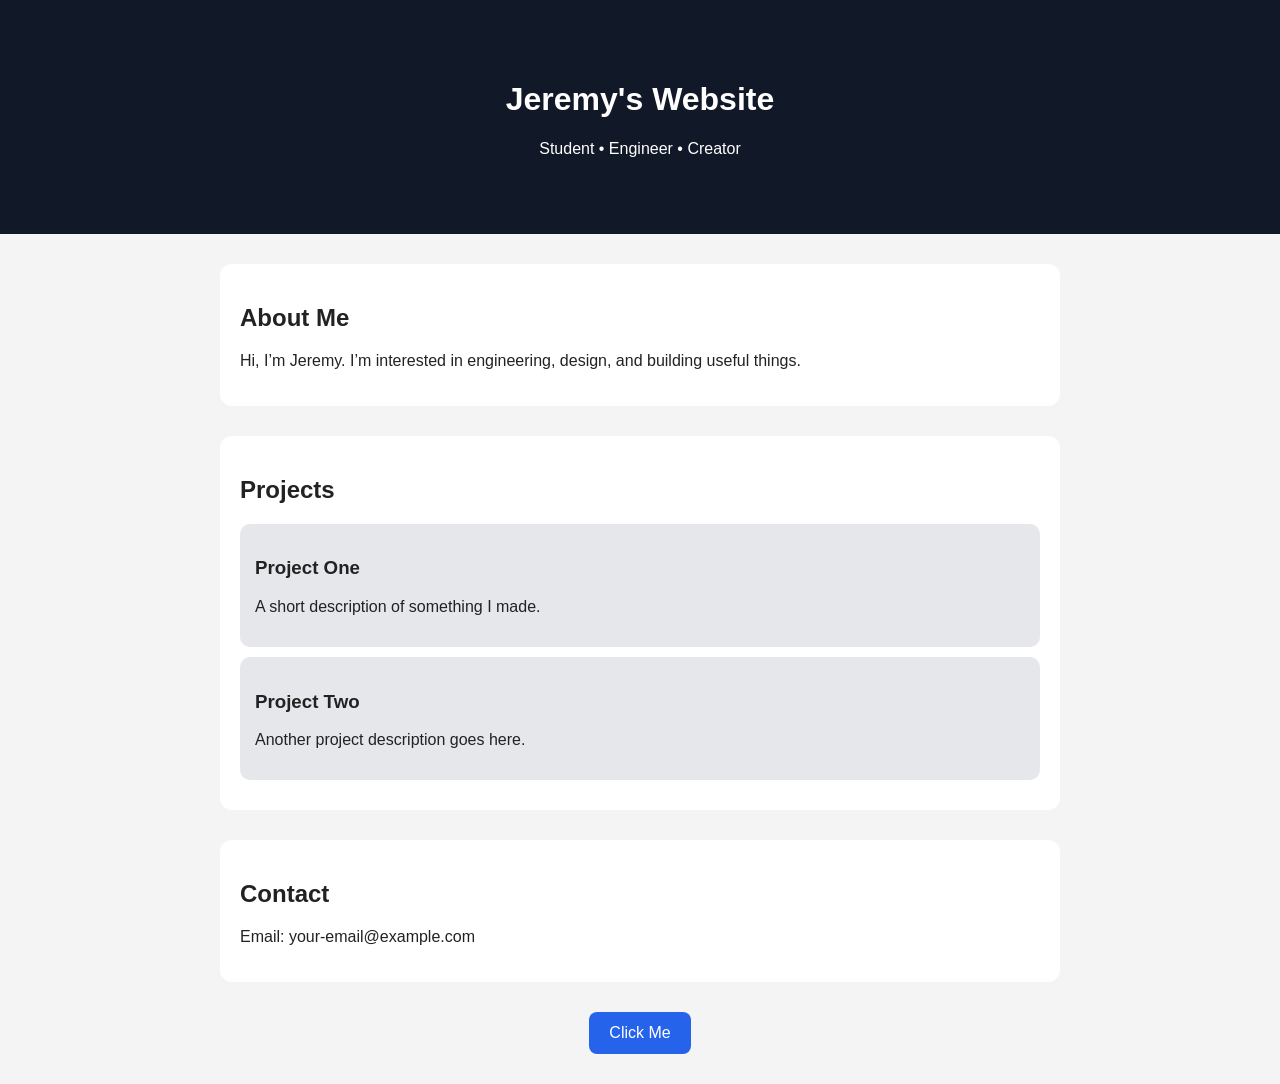
==== index.html @ 9b01a6a4 "Add files via upload" ====
<!DOCTYPE html>
<html lang="en">
<head>
  <meta charset="UTF-8" />
  <meta name="viewport" content="width=device-width, initial-scale=1.0" />
  <title>My Website</title>
  <link rel="stylesheet" href="style.css" />
</head>
<body>
  <header>
    <h1>Jeremy's Website</h1>
    <p>Student • Engineer • Creator</p>
  </header>

  <section>
    <h2>About Me</h2>
    <p>
      Hi, I’m Jeremy. I’m interested in engineering, design, and building useful things.
    </p>
  </section>

  <section>
    <h2>Projects</h2>
    <div class="card">
      <h3>Project One</h3>
      <p>A short description of something I made.</p>
    </div>
    <div class="card">
      <h3>Project Two</h3>
      <p>Another project description goes here.</p>
    </div>
  </section>

  <section>
    <h2>Contact</h2>
    <p>Email: your-email@example.com</p>
  </section>

  <button onclick="sayHello()">Click Me</button>

  <script src="script.js"></script>
</body>
</html>
---- style.css ----
body {
  margin: 0;
  font-family: Arial, sans-serif;
  background: #f4f4f4;
  color: #222;
}

header {
  background: #111827;
  color: white;
  text-align: center;
  padding: 60px 20px;
}

section {
  max-width: 800px;
  margin: 30px auto;
  padding: 20px;
  background: white;
  border-radius: 12px;
}

.card {
  background: #e5e7eb;
  padding: 15px;
  margin: 10px 0;
  border-radius: 10px;
}

button {
  display: block;
  margin: 30px auto;
  padding: 12px 20px;
  border: none;
  border-radius: 8px;
  background: #2563eb;
  color: white;
  font-size: 16px;
  cursor: pointer;
}

button:hover {
  background: #1d4ed8;
}
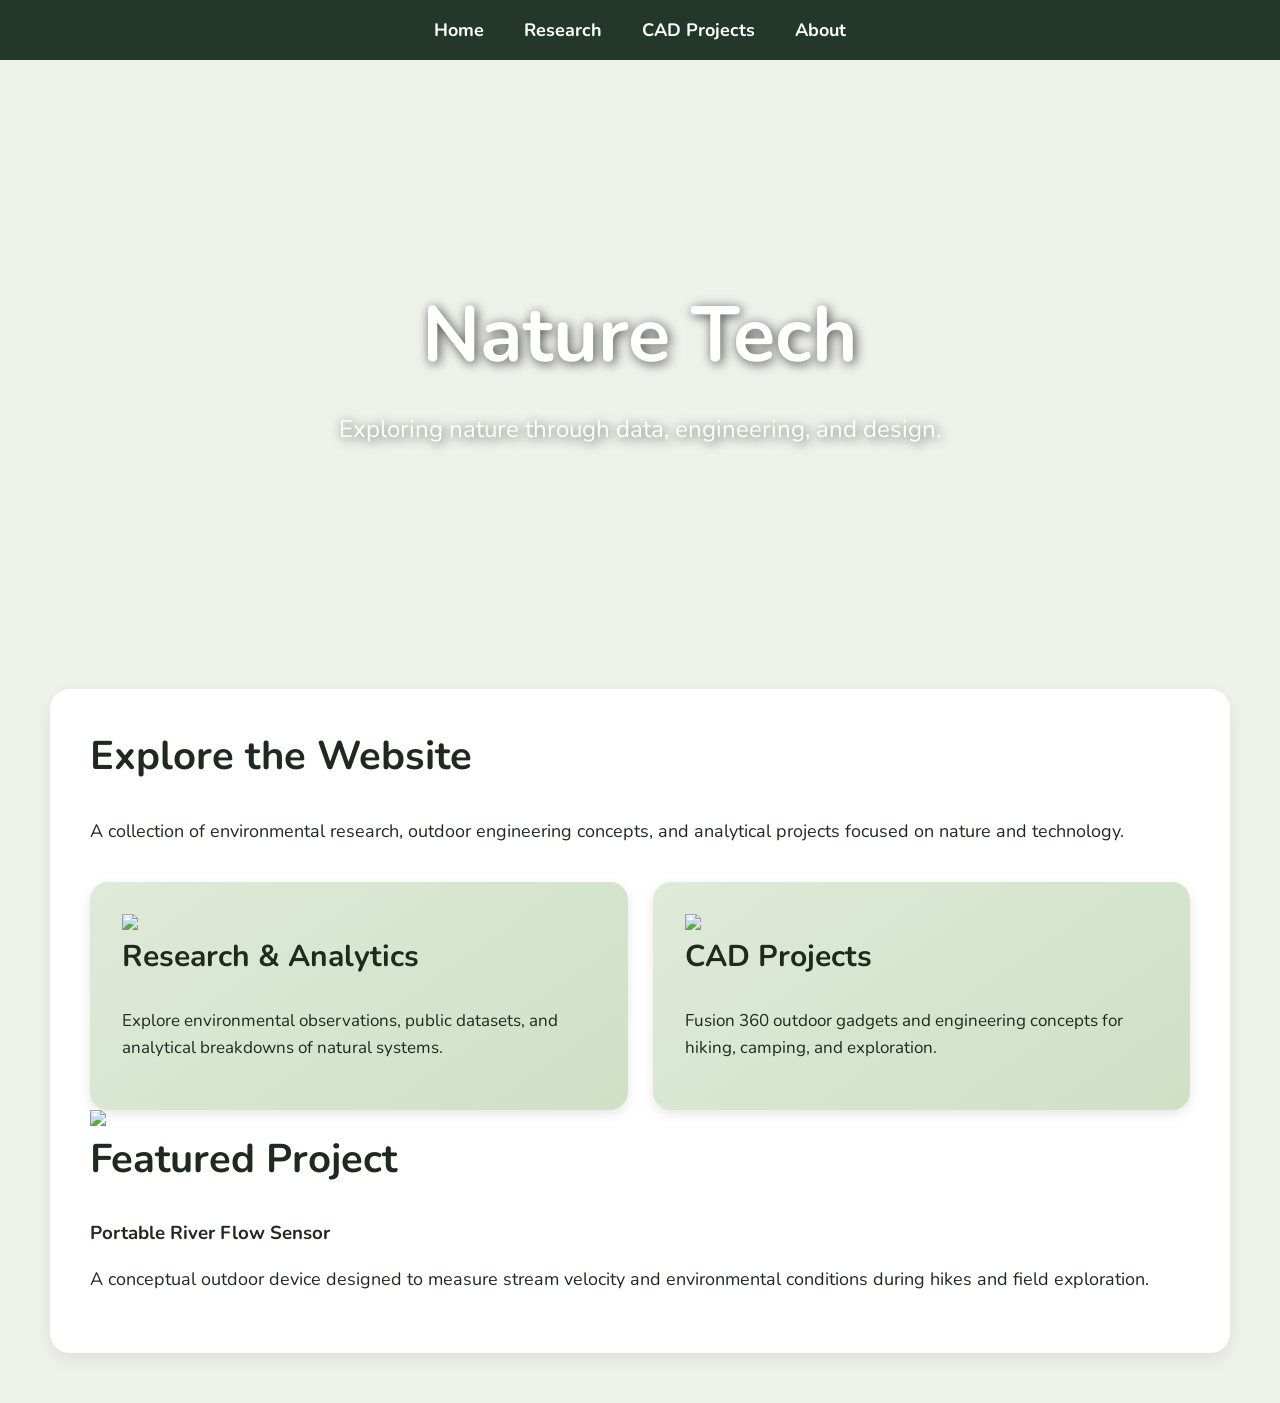
==== commit 5330a744: "Add files via upload" ====
--- a/index.html
+++ b/index.html
@@ -1,43 +1,101 @@
 <!DOCTYPE html>
-<html lang="en">
+<html>
+
 <head>
-  <meta charset="UTF-8" />
-  <meta name="viewport" content="width=device-width, initial-scale=1.0" />
-  <title>My Website</title>
-  <link rel="stylesheet" href="style.css" />
+
+  <link rel="preconnect" href="https://fonts.googleapis.com">
+  <link rel="preconnect" href="https://fonts.gstatic.com" crossorigin>
+
+  <link href="https://fonts.googleapis.com/css2?family=Nunito:wght@300;400;600;700&display=swap" rel="stylesheet">
+
+  <title>Nature Tech</title>
+
+  <link rel="stylesheet" href="style.css">
+
 </head>
+
 <body>
+
+  <nav>
+    <a href="index.html">Home</a>
+    <a href="research.html">Research</a>
+    <a href="cad-projects.html">CAD Projects</a>
+    <a href="about.html">About</a>
+  </nav>
+
   <header>
-    <h1>Jeremy's Website</h1>
-    <p>Student • Engineer • Creator</p>
+
+    <h1>Nature Tech</h1>
+
+    <p>
+      Exploring nature through data, engineering, and design.
+    </p>
+
   </header>
 
   <section>
-    <h2>About Me</h2>
+
+    <h2>Explore the Website</h2>
+
     <p>
-      Hi, I’m Jeremy. I’m interested in engineering, design, and building useful things.
+      A collection of environmental research,
+      outdoor engineering concepts, and analytical
+      projects focused on nature and technology.
     </p>
+
+    <div class="card-container">
+
+      <a class="home-card" href="research.html">
+
+        <img src="pictures/research.jpg">
+
+        <h3>Research & Analytics</h3>
+
+        <p>
+          Explore environmental observations,
+          public datasets, and analytical breakdowns
+          of natural systems.
+        </p>
+
+      </a>
+
+      <a class="home-card" href="cad-projects.html">
+
+        <img src="pictures/cad.jpg">
+
+        <h3>CAD Projects</h3>
+
+        <p>
+          Fusion 360 outdoor gadgets and engineering
+          concepts for hiking, camping, and exploration.
+        </p>
+
+      </a>
+
+    </div>
+
+    <div class="featured-project">
+
+      <img src="pictures/featured.jpg">
+
+      <div class="featured-text">
+
+        <h2>Featured Project</h2>
+
+        <h3>Portable River Flow Sensor</h3>
+
+        <p>
+          A conceptual outdoor device designed to measure
+          stream velocity and environmental conditions
+          during hikes and field exploration.
+        </p>
+
+      </div>
+
+    </div>
+
   </section>
 
-  <section>
-    <h2>Projects</h2>
-    <div class="card">
-      <h3>Project One</h3>
-      <p>A short description of something I made.</p>
-    </div>
-    <div class="card">
-      <h3>Project Two</h3>
-      <p>Another project description goes here.</p>
-    </div>
-  </section>
+</body>
 
-  <section>
-    <h2>Contact</h2>
-    <p>Email: your-email@example.com</p>
-  </section>
-
-  <button onclick="sayHello()">Click Me</button>
-
-  <script src="script.js"></script>
-</body>
 </html>
--- a/style.css
+++ b/style.css
@@ -1,44 +1,318 @@
 body {
   margin: 0;
-  font-family: Arial, sans-serif;
-  background: #f4f4f4;
-  color: #222;
+
+  font-family: 'Nunito', sans-serif;
+
+  background: #eef2eb;
+
+  color: #1f2a1f;
+}
+
+nav {
+  background: rgba(18, 41, 27, 0.92);
+
+  padding: 18px;
+
+  text-align: center;
+
+  position: sticky;
+
+  top: 0;
+
+  backdrop-filter: blur(6px);
+}
+
+nav a {
+  color: white;
+
+  text-decoration: none;
+
+  margin: 0 18px;
+
+  font-weight: 700;
+
+  font-size: 18px;
+
+  transition: 0.2s;
+}
+
+nav a:hover {
+  color: #b9d8a8;
 }
 
 header {
-  background: #111827;
-  color: white;
-  text-align: center;
-  padding: 60px 20px;
+  text-align: center;
+
+  padding: 170px 20px;
+
+  background-image: url("pictures/cascade-national-park.jpg");
+
+  background-size: cover;
+
+  background-position: center;
+
+  color: white;
+}
+
+header h1 {
+  font-size: 78px;
+
+  margin-bottom: 12px;
+
+  text-shadow: 2px 2px 12px rgba(0,0,0,0.7);
+}
+
+header p {
+  font-size: 24px;
+
+  text-shadow: 2px 2px 12px rgba(0,0,0,0.7);
 }
 
 section {
-  max-width: 800px;
-  margin: 30px auto;
+  max-width: 1100px;
+
+  margin: 50px auto;
+
+  background: white;
+
+  padding: 40px;
+
+  border-radius: 20px;
+
+  box-shadow: 0px 6px 18px rgba(0,0,0,0.08);
+}
+
+section h2 {
+  font-size: 40px;
+
+  margin-top: 0;
+}
+
+section p {
+  font-size: 18px;
+
+  line-height: 1.7;
+}
+
+.card-container {
+  display: flex;
+
+  gap: 25px;
+
+  margin-top: 35px;
+}
+
+.home-card {
+  flex: 1;
+
+  background: linear-gradient(145deg, #dfead8, #cfe0c5);
+
+  padding: 32px;
+
+  border-radius: 18px;
+
+  text-decoration: none;
+
+  color: #1f2a1f;
+
+  transition: all 0.25s ease;
+
+  box-shadow: 0px 4px 12px rgba(0,0,0,0.1);
+}
+
+.home-card:hover {
+  transform: translateY(-8px);
+
+  box-shadow: 0px 12px 22px rgba(0,0,0,0.15);
+
+  background: linear-gradient(145deg, #d4e5cb, #bfd5b1);
+}
+
+.home-card h3 {
+  margin-top: 0;
+
+  font-size: 30px;
+}
+
+.home-card p {
+  font-size: 17px;
+
+  line-height: 1.6;
+}
+.about-section {
+  display: flex;
+
+  gap: 50px;
+
+  align-items: center;
+
+  max-width: 1200px;
+
+  margin: 50px auto;
+
+  background: white;
+
+  padding: 40px;
+
+  border-radius: 24px;
+
+  box-shadow: 0px 6px 18px rgba(0,0,0,0.08);
+}
+
+.about-image {
+  flex: 0.8;
+
+  display: flex;
+
+  justify-content: center;
+}
+
+.about-image img {
+  width: 100%;
+
+  max-width: 320px;
+
+  height: auto;
+
+  border-radius: 24px;
+
+  object-fit: cover;
+
+  box-shadow: 0px 8px 22px rgba(0,0,0,0.15);
+}
+
+.about-text {
+  flex: 1.4;
+}
+
+.about-text h2 {
+  font-size: 42px;
+
+  margin-top: 0;
+}
+
+.about-text p {
+  font-size: 18px;
+
+  line-height: 1.8;
+}
+
+.research-header {
+  text-align: center;
+
+  padding: 170px 20px;
+
+  background-image: url("pictures/astro-photography.jpg");
+
+  background-size: cover;
+
+  background-position: center;
+
+  color: white;
+}
+
+.research-entry {
+  margin-top: 30px;
+
+  background: #edf4e7;
+
+  padding: 25px;
+
+  border-radius: 18px;
+}
+
+.cad-header {
+  text-align: center;
+
+  padding: 170px 20px;
+
+  background-image: url("pictures/cad-projects-banner.jpg");
+
+  background-size: cover;
+
+  background-position: center;
+
+  color: white;
+}
+
+.project-grid {
+  display: grid;
+
+  grid-template-columns: repeat(auto-fit, minmax(280px, 1fr));
+
+  gap: 30px;
+
+  margin-top: 40px;
+}
+
+.project-card {
+  background: #edf4e7;
+
+  border-radius: 20px;
+
+  overflow: hidden;
+
+  box-shadow: 0px 6px 18px rgba(0,0,0,0.08);
+
+  transition: 0.25s;
+}
+
+.project-card:hover {
+  transform: translateY(-8px);
+
+  box-shadow: 0px 12px 24px rgba(0,0,0,0.15);
+}
+
+.project-card img {
+  width: 100%;
+
+  height: auto;
+
+  object-fit: contain;
+
+  display: block;
+}
+
+.project-card h3 {
+  padding: 20px 20px 10px 20px;
+
+  margin: 0;
+
+  font-size: 26px;
+}
+
+.project-card p {
+  padding: 0px 20px 25px 20px;
+
+  margin: 0;
+
+  line-height: 1.7;
+}
+
+.fusion-image {
   padding: 20px;
-  background: white;
-  border-radius: 12px;
-}
-
-.card {
-  background: #e5e7eb;
-  padding: 15px;
-  margin: 10px 0;
-  border-radius: 10px;
-}
-
-button {
+
+  background: #f5f7f2;
+}
+
+.fusion-image img {
+  width: 100%;
+
+  border-radius: 14px;
+
   display: block;
-  margin: 30px auto;
-  padding: 12px 20px;
-  border: none;
-  border-radius: 8px;
-  background: #2563eb;
-  color: white;
-  font-size: 16px;
-  cursor: pointer;
-}
-
-button:hover {
-  background: #1d4ed8;
+}
+
+.about-header {
+  text-align: center;
+
+  padding: 170px 20px;
+
+  background-image: url("pictures/yosemite.jpg");
+
+  background-size: cover;
+
+  background-position: center;
+
+  color: white;
 }
